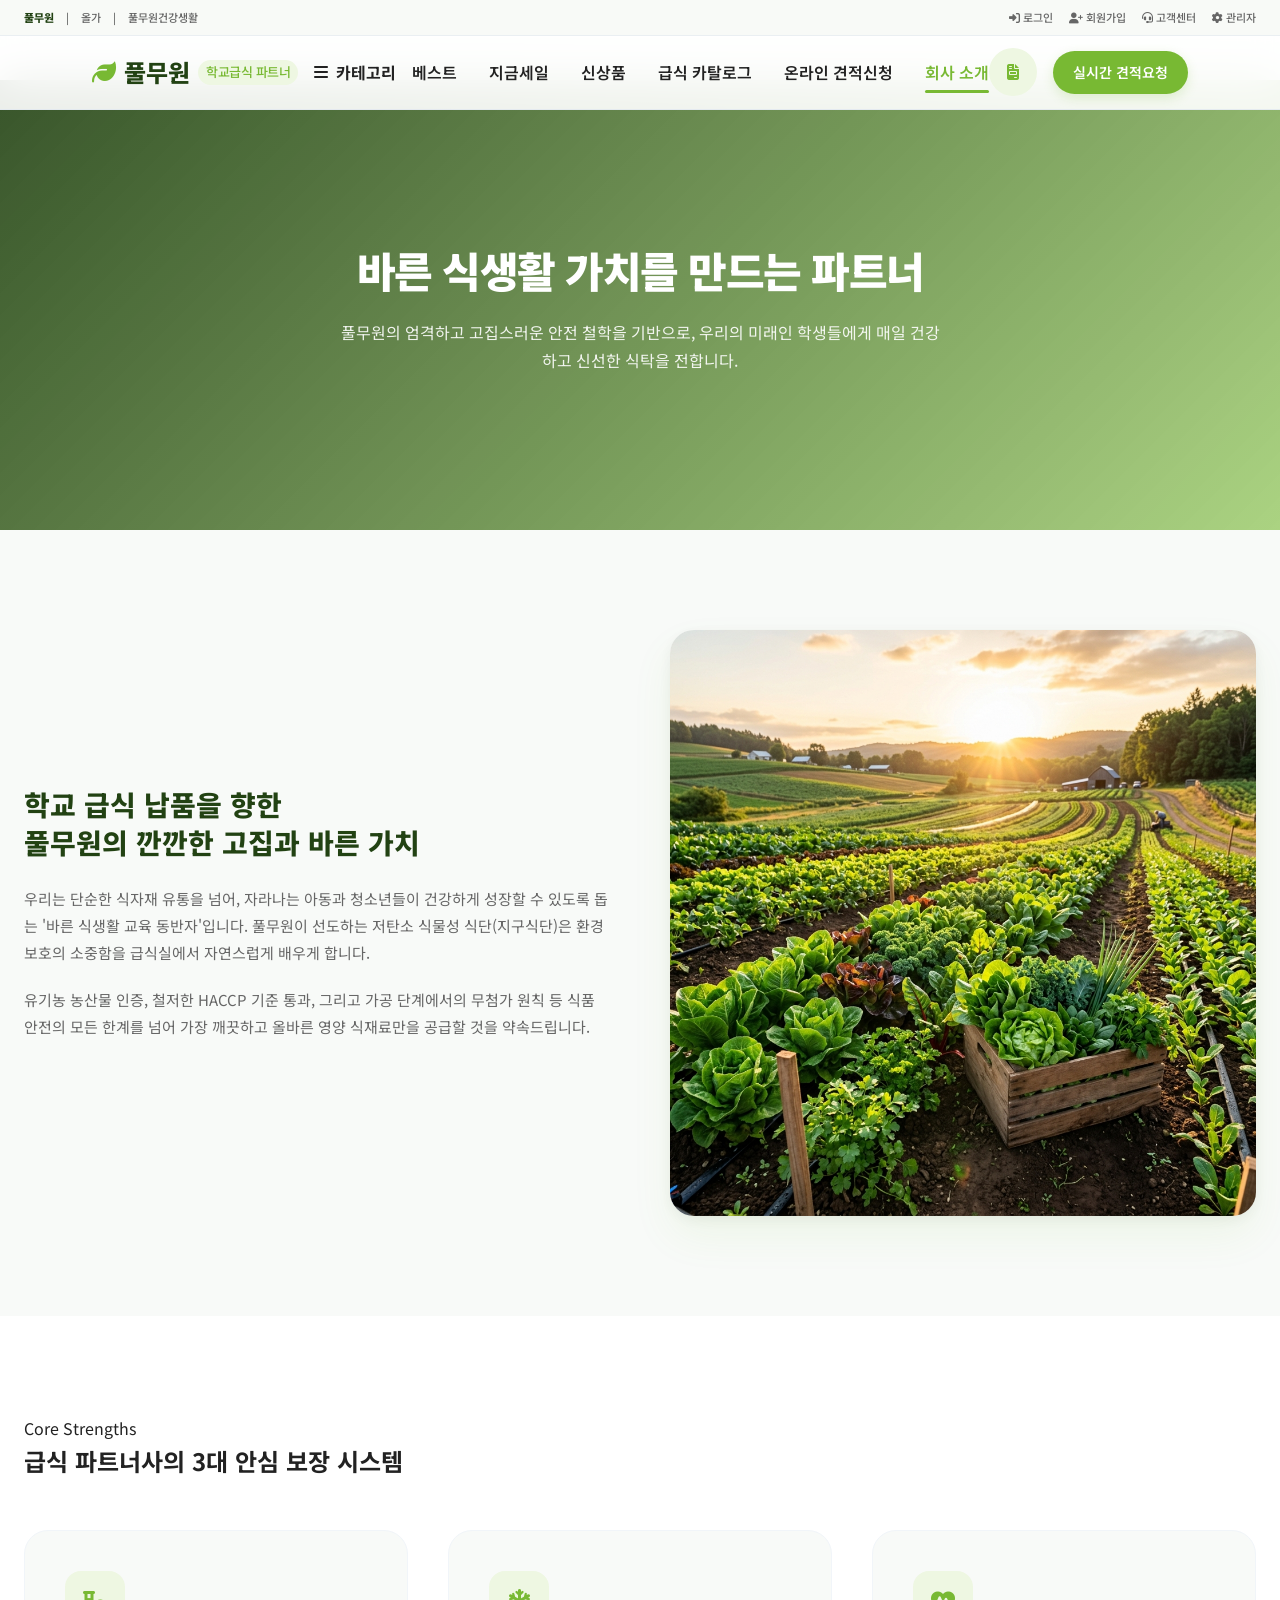
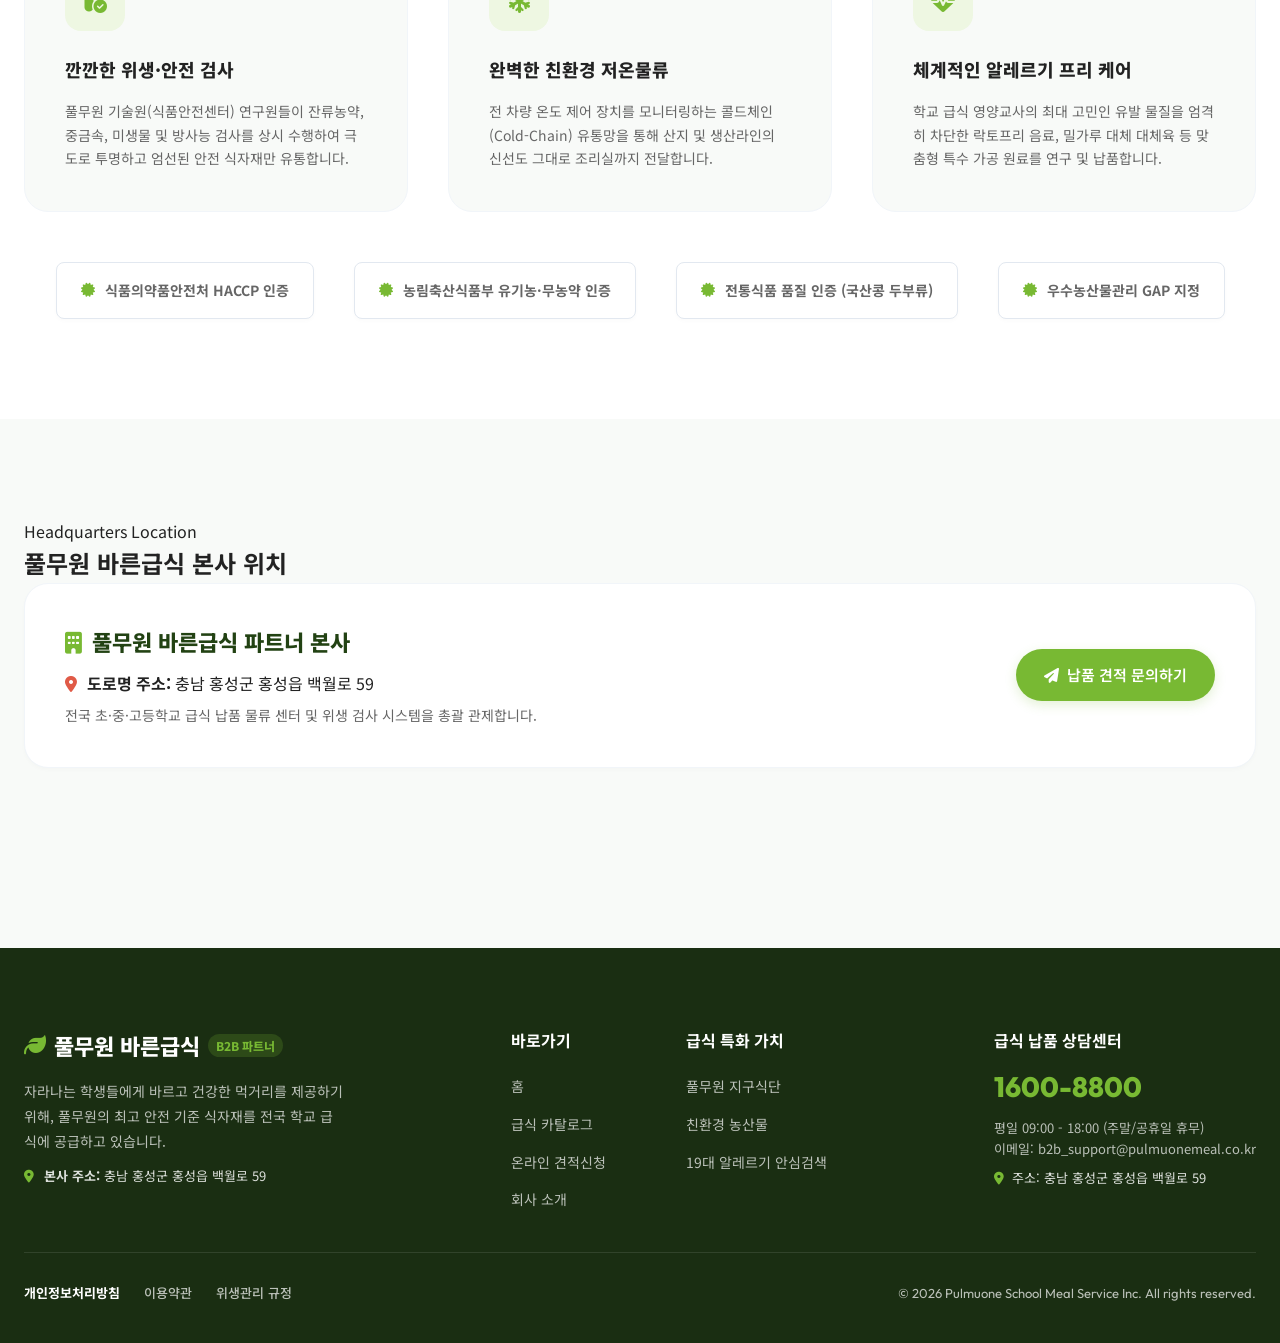
==== about.html @ 2d9eae4f "fix: 로그아웃 처리 함수 handleUserLogout 정의 복구 및 헤더 세션 초기화 정상화" ====
<!DOCTYPE html>
<html lang="ko">
<head>
  <meta charset="UTF-8">
  <meta name="viewport" content="width=device-width, initial-scale=1.0">
  <title>회사 소개 - 풀무원 바른급식 파트너</title>
  <meta name="description" content="안전하고 바른 먹거리를 향한 풀무원 급식 파트너의 비전과 3대 핵심 역량(위생, 저온물류, 알레르기 케어)을 소개합니다.">
  
  <!-- FontAwesome CDN -->
  <link rel="stylesheet" href="https://cdnjs.cloudflare.com/ajax/libs/font-awesome/6.4.0/css/all.min.css">
  
  <!-- CSS Stylesheets -->
  <link rel="stylesheet" href="styles/main.css?v=1.1">
  <link rel="stylesheet" href="styles/components.css?v=1.1">
  
  <style>
    /* 회사소개 전용 스타일 */
    .about-wrapper {
      padding-top: 80px;
    }

    .about-hero {
      height: 450px;
      position: relative;
      background: linear-gradient(135deg, rgba(34, 66, 19, 0.9) 0%, rgba(120, 185, 51, 0.6) 100%), 
                  url('https://images.unsplash.com/photo-1542838132-92c53300491e?auto=format&fit=crop&q=80&w=1920') no-repeat center center/cover;
      display: flex;
      align-items: center;
      justify-content: center;
      color: white;
      text-align: center;
    }

    .about-hero-title {
      font-size: 42px;
      font-weight: 900;
      letter-spacing: -1.5px;
      margin-bottom: 16px;
    }

    .about-hero-desc {
      font-size: 16px;
      color: rgba(255, 255, 255, 0.9);
      max-width: 600px;
      margin: 0 auto;
      line-height: 1.7;
    }

    .about-section {
      padding: 100px 0;
    }

    .about-section.alt {
      background-color: white;
    }

    .brand-vision-layout {
      display: grid;
      grid-template-columns: 1fr 1fr;
      gap: 60px;
      align-items: center;
    }

    .vision-text h3 {
      font-size: 28px;
      font-weight: 800;
      color: var(--secondary-color);
      margin-bottom: 24px;
      line-height: 1.35;
    }

    .vision-text p {
      font-size: 15px;
      color: var(--text-muted);
      line-height: 1.8;
      margin-bottom: 20px;
    }

    .vision-image {
      border-radius: var(--radius-lg);
      overflow: hidden;
      box-shadow: var(--shadow-lg);
    }

    .vision-image img {
      width: 100%;
      height: auto;
      display: block;
      object-fit: cover;
    }

    /* 3대 핵심 역량 */
    .strengths-grid {
      display: grid;
      grid-template-columns: repeat(3, 1fr);
      gap: 40px;
      margin-top: 50px;
    }

    .strength-card {
      background-color: var(--bg-main);
      border-radius: var(--radius-lg);
      padding: 40px;
      border: 1px solid var(--border-light);
      transition: all var(--transition-normal);
    }

    .strength-card:hover {
      transform: translateY(-8px);
      background-color: white;
      box-shadow: var(--shadow-lg);
      border-color: rgba(120, 185, 51, 0.3);
    }

    .strength-icon {
      width: 60px;
      height: 60px;
      border-radius: var(--radius-md);
      background-color: var(--primary-light);
      color: var(--primary-color);
      font-size: 24px;
      display: flex;
      align-items: center;
      justify-content: center;
      margin-bottom: 24px;
    }

    .strength-title {
      font-size: 18px;
      font-weight: 800;
      color: var(--text-dark);
      margin-bottom: 16px;
    }

    .strength-desc {
      font-size: 14px;
      color: var(--text-muted);
      line-height: 1.7;
    }

    /* 인증 기관 엠블럼 */
    .certs-row {
      display: flex;
      justify-content: center;
      gap: 40px;
      margin-top: 50px;
      flex-wrap: wrap;
    }

    .cert-badge-box {
      background-color: white;
      border: 1px solid var(--border-color);
      border-radius: var(--radius-sm);
      padding: 16px 24px;
      font-weight: 700;
      font-size: 14px;
      color: var(--text-muted);
      display: flex;
      align-items: center;
      gap: 10px;
      box-shadow: var(--shadow-sm);
    }

    .cert-badge-box i {
      color: var(--primary-color);
    }

    @media (max-width: 992px) {
      .brand-vision-layout {
        grid-template-columns: 1fr;
        gap: 40px;
      }
      .strengths-grid {
        grid-template-columns: 1fr;
        gap: 30px;
      }
    }
  </style>
</head>
<body>

  <!-- 헤더 -->
  <header>
    <!-- 상단 유틸 바 -->
    <div class="top-header">
      <div class="container top-header-inner">
        <div class="top-brands">
          <span class="active">풀무원</span> | 
          <span>올가</span> | 
          <span>풀무원건강생활</span>
        </div>
        <div class="top-nav">
          <a href="#" onclick="openLoginModal(event)"><i class="fas fa-sign-in-alt"></i> 로그인</a>
          <a href="#" onclick="openSignupModal(event)"><i class="fas fa-user-plus"></i> 회원가입</a>
          <a href="#" onclick="openCsModal(event)"><i class="fas fa-headset"></i> 고객센터</a>
          <a href="admin.html" title="관리자 콘솔"><i class="fas fa-cog"></i> 관리자</a>
        </div>
      </div>
    </div>
    
    <!-- 메인 GNB 바 -->
    <div class="container header-inner">
      <div class="logo">
        <a href="index.html">
          <i class="fas fa-leaf" style="color: var(--primary-color);"></i>
          풀무원
          <span class="sub-brand">학교급식 파트너</span>
        </a>
      </div>
      
      <!-- 카테고리 메뉴 토글러 및 메가 드롭다운 -->
      <div class="category-menu-wrapper">
        <button class="btn-category-toggle" id="megaMenuToggleBtn">
          <i class="fas fa-bars"></i> 카테고리
        </button>
        <div class="mega-dropdown-panel" id="megaDropdownPanel">
          <ul>
            <li><a href="products.html?filter=category_earth-diet"><i class="fas fa-earth-asia"></i> 지속가능먹거리</a></li>
            <li><a href="products.html?filter=category_tofu-vegetables"><i class="fas fa-egg"></i> 두부·콩나물·달걀</a></li>
            <li><a href="products.html?filter=category_vegetables"><i class="fas fa-wheat-awn"></i> 과일·채소·쌀</a></li>
            <li><a href="products.html?filter=category_processed"><i class="fas fa-fish"></i> 정육·수산·가공식품</a></li>
            <li><a href="products.html?filter=category_dumpling-noodle"><i class="fas fa-pizza-slice"></i> 만두·피자·면요리</a></li>
            <li><a href="products.html?filter=category_soup-side"><i class="fas fa-bowl-food"></i> 국·탕·반찬·양념</a></li>
            <li><a href="products.html?filter=category_snacks"><i class="fas fa-cookie"></i> 과자·간식·음료</a></li>
            <li><a href="products.html?filter=category_health"><i class="fas fa-capsules"></i> 건강식품·녹즙</a></li>
          </ul>
        </div>
      </div>


      <nav class="nav-menu">
        <a href="products.html?filter=best" class="nav-item">베스트</a>
        <a href="products.html?filter=sale" class="nav-item">지금세일</a>
        <a href="products.html?filter=new" class="nav-item">신상품</a>
        <a href="products.html" class="nav-item">급식 카탈로그</a>
        <a href="quote.html" class="nav-item">온라인 견적신청</a>
        <a href="about.html" class="nav-item active">회사 소개</a>
      </nav>
      
      <div class="header-actions">
        <button class="btn-cart-toggle" title="견적 가방 열기">
          <i class="fas fa-file-invoice"></i>
          <span class="cart-count">0</span>
        </button>
        <a href="quote.html" class="btn-quote-nav">실시간 견적요청</a>
        <button class="btn-mobile-menu" id="mobileMenuBtn">
          <i class="fas fa-bars"></i>
        </button>
      </div>
    </div>
  </header>

  <!-- 모바일 네비게이션 오프캔버스 드로어 -->
  <div class="mobile-nav-overlay" id="mobileNavOverlay">
    <div class="mobile-nav-drawer">
      <div class="mobile-nav-header">
        <div class="mobile-logo">
          <i class="fas fa-leaf" style="color: var(--primary-color);"></i>
          <span>풀무원 파트너</span>
        </div>
        <button class="btn-close-mobile-nav" id="btnCloseMobileNav">
          <i class="fas fa-times"></i>
        </button>
      </div>
      <div class="mobile-nav-body">
        <div class="mobile-user-utility">
          <a href="#"><i class="fas fa-user"></i> 로그인</a>
          <a href="#"><i class="fas fa-user-plus"></i> 회원가입</a>
          <a href="admin.html"><i class="fas fa-cog"></i> 관리자</a>
        </div>
        <div class="mobile-menu-section">
          <h4>주요 메뉴</h4>
          <ul>
            <li><a href="products.html?filter=best"><i class="fas fa-crown"></i> 베스트</a></li>
            <li><a href="products.html?filter=sale"><i class="fas fa-tag"></i> 지금세일</a></li>
            <li><a href="products.html?filter=new"><i class="fas fa-sparkles"></i> 신상품</a></li>
            <li><a href="products.html"><i class="fas fa-book-open"></i> 급식 카탈로그</a></li>
            <li><a href="quote.html"><i class="fas fa-file-signature"></i> 온라인 견적신청</a></li>
            <li><a href="about.html"><i class="fas fa-building"></i> 회사 소개</a></li>
          </ul>
        </div>
        <div class="mobile-menu-section">
          <h4>카테고리 탐색</h4>
          <ul>
            <li><a href="products.html?filter=category_earth-diet"><i class="fas fa-earth-asia"></i> 지속가능먹거리</a></li>
            <li><a href="products.html?filter=category_tofu-vegetables"><i class="fas fa-egg"></i> 두부·콩나물·달걀</a></li>
            <li><a href="products.html?filter=category_vegetables"><i class="fas fa-wheat-awn"></i> 과일·채소·쌀</a></li>
            <li><a href="products.html?filter=category_processed"><i class="fas fa-fish"></i> 정육·수산·가공식품</a></li>
            <li><a href="products.html?filter=category_dumpling-noodle"><i class="fas fa-pizza-slice"></i> 만두·피자·면요리</a></li>
            <li><a href="products.html?filter=category_soup-side"><i class="fas fa-bowl-food"></i> 국·탕·반찬·양념</a></li>
            <li><a href="products.html?filter=category_snacks"><i class="fas fa-cookie"></i> 과자·간식·음료</a></li>
            <li><a href="products.html?filter=category_health"><i class="fas fa-capsules"></i> 건강식품·녹즙</a></li>
          </ul>
        </div>

      </div>
      <div class="mobile-nav-footer">
        <a href="quote.html" class="btn-mobile-quote-req"><i class="fas fa-paper-plane"></i> 실시간 견적요청</a>
      </div>
    </div>
  </div>

  <!-- 회사소개 메인 -->
  <div class="about-wrapper">
    <!-- 히어로 배너 -->
    <section class="about-hero animate-fade-in">
      <div class="container">
        <h1 class="about-hero-title">바른 식생활 가치를 만드는 파트너</h1>
        <p class="about-hero-desc">풀무원의 엄격하고 고집스러운 안전 철학을 기반으로, 우리의 미래인 학생들에게 매일 건강하고 신선한 식탁을 전합니다.</p>
      </div>
    </section>

    <!-- 1. 비전 섹션 -->
    <section class="about-section">
      <div class="container brand-vision-layout">
        <div class="vision-text animate-fade-in-up">
          <h3>학교 급식 납품을 향한<br>풀무원의 깐깐한 고집과 바른 가치</h3>
          <p>
            우리는 단순한 식자재 유통을 넘어, 자라나는 아동과 청소년들이 건강하게 성장할 수 있도록 돕는 '바른 식생활 교육 동반자'입니다. 
            풀무원이 선도하는 저탄소 식물성 식단(지구식단)은 환경 보호의 소중함을 급식실에서 자연스럽게 배우게 합니다.
          </p>
          <p>
            유기농 농산물 인증, 철저한 HACCP 기준 통과, 그리고 가공 단계에서의 무첨가 원칙 등 
            식품 안전의 모든 한계를 넘어 가장 깨끗하고 올바른 영양 식재료만을 공급할 것을 약속드립니다.
          </p>
        </div>
        <div class="vision-image animate-fade-in-up">
          <img src="images/vision_farm.png" alt="Fresh green fields and vegetables">
        </div>


      </div>
    </section>

    <!-- 2. 핵심 역량 섹션 -->
    <section class="about-section alt">
      <div class="container">
        <div class="section-header">
          <span class="section-subtitle">Core Strengths</span>
          <h2 class="section-title">급식 파트너사의 3대 안심 보장 시스템</h2>
        </div>

        <div class="strengths-grid">
          <!-- 역량 1 -->
          <div class="strength-card">
            <div class="strength-icon">
              <i class="fas fa-vial-circle-check"></i>
            </div>
            <h3 class="strength-title">깐깐한 위생·안전 검사</h3>
            <p class="strength-desc">풀무원 기술원(식품안전센터) 연구원들이 잔류농약, 중금속, 미생물 및 방사능 검사를 상시 수행하여 극도로 투명하고 엄선된 안전 식자재만 유통합니다.</p>
          </div>

          <!-- 역량 2 -->
          <div class="strength-card">
            <div class="strength-icon">
              <i class="fas fa-snowflake"></i>
            </div>
            <h3 class="strength-title">완벽한 친환경 저온물류</h3>
            <p class="strength-desc">전 차량 온도 제어 장치를 모니터링하는 콜드체인(Cold-Chain) 유통망을 통해 산지 및 생산라인의 신선도 그대로 조리실까지 전달합니다.</p>
          </div>

          <!-- 역량 3 -->
          <div class="strength-card">
            <div class="strength-icon">
              <i class="fas fa-heart-pulse"></i>
            </div>
            <h3 class="strength-title">체계적인 알레르기 프리 케어</h3>
            <p class="strength-desc">학교 급식 영양교사의 최대 고민인 유발 물질을 엄격히 차단한 락토프리 음료, 밀가루 대체 대체육 등 맞춤형 특수 가공 원료를 연구 및 납품합니다.</p>
          </div>
        </div>

        <!-- 인증 엠블럼 리스트 -->
        <div class="certs-row">
          <div class="cert-badge-box">
            <i class="fas fa-certificate"></i> 식품의약품안전처 HACCP 인증
          </div>
          <div class="cert-badge-box">
            <i class="fas fa-certificate"></i> 농림축산식품부 유기농·무농약 인증
          </div>
          <div class="cert-badge-box">
            <i class="fas fa-certificate"></i> 전통식품 품질 인증 (국산콩 두부류)
          </div>
          <div class="cert-badge-box">
            <i class="fas fa-certificate"></i> 우수농산물관리 GAP 지정
          </div>
        </div>
      </div>
    </section>

    <!-- 3. 오시는 길 및 본사 주소 안내 섹션 -->
    <section class="about-section" style="padding-bottom: 80px;">
      <div class="container">
        <div class="section-header">
          <span class="section-subtitle">Headquarters Location</span>
          <h2 class="section-title">풀무원 바른급식 본사 위치</h2>
        </div>
        <div style="background-color: white; border-radius: var(--radius-lg); padding: 40px; box-shadow: var(--shadow-sm); border: 1px solid var(--border-light); display: flex; align-items: center; justify-content: space-between; flex-wrap: wrap; gap: 30px;">
          <div>
            <h3 style="font-size: 22px; font-weight: 800; color: var(--secondary-color); margin-bottom: 12px;">
              <i class="fas fa-building" style="color: var(--primary-color); margin-right: 10px;"></i>풀무원 바른급식 파트너 본사
            </h3>
            <p style="font-size: 16px; color: var(--text-dark); margin-bottom: 8px;">
              <i class="fas fa-map-marker-alt" style="color: var(--accent-color); margin-right: 6px;"></i>
              <strong>도로명 주소:</strong> 충남 홍성군 홍성읍 백월로 59
            </p>
            <p style="font-size: 14px; color: var(--text-muted); line-height: 1.6;">
              전국 초·중·고등학교 급식 납품 물류 센터 및 위생 검사 시스템을 총괄 관제합니다.
            </p>
          </div>
          <div>
            <a href="quote.html" class="btn-quote-nav" style="display: inline-flex; align-items: center; gap: 8px; padding: 14px 28px; font-size: 15px;">
              <i class="fas fa-paper-plane"></i> 납품 견적 문의하기
            </a>
          </div>
        </div>
      </div>
    </section>
  </div>

  <!-- 푸터 -->
  <footer>
    <div class="container">
      <div class="footer-top">
        <div class="footer-info-brand">
          <h3>
            <i class="fas fa-leaf" style="color: var(--primary-color);"></i>
            풀무원 바른급식
            <span class="footer-sub">B2B 파트너</span>
          </h3>
          <p>자라나는 학생들에게 바르고 건강한 먹거리를 제공하기 위해, 풀무원의 최고 안전 기준 식자재를 전국 학교 급식에 공급하고 있습니다.</p>
          <p style="font-size: 13px; color: rgba(255, 255, 255, 0.85); margin-top: 10px;">
            <i class="fas fa-map-marker-alt" style="color: var(--primary-color); margin-right: 6px;"></i>
            <strong>본사 주소:</strong> 충남 홍성군 홍성읍 백월로 59
          </p>
        </div>

        <div class="footer-links-group">
          <div class="footer-links">
            <h4>바로가기</h4>
            <ul>
              <li><a href="index.html">홈</a></li>
              <li><a href="products.html">급식 카탈로그</a></li>
              <li><a href="quote.html">온라인 견적신청</a></li>
              <li><a href="about.html">회사 소개</a></li>
            </ul>
          </div>
          <div class="footer-links">
            <h4>급식 특화 가치</h4>
            <ul>
              <li><a href="products.html?filter=earth-diet">풀무원 지구식단</a></li>
              <li><a href="products.html?filter=tofu-vegetables">친환경 농산물</a></li>
              <li><a href="products.html">19대 알레르기 안심검색</a></li>
            </ul>
          </div>
        </div>
        <div class="footer-cs">
          <h4>급식 납품 상담센터</h4>
          <div class="tel">1600-8800</div>
          <p>평일 09:00 - 18:00 (주말/공휴일 휴무)<br>이메일: b2b_support@pulmuonemeal.co.kr</p>
          <p style="margin-top: 8px; font-size: 13px; color: rgba(255, 255, 255, 0.85);"><i class="fas fa-map-marker-alt" style="color: var(--primary-color); margin-right: 4px;"></i> 주소: 충남 홍성군 홍성읍 백월로 59</p>
        </div>

      </div>
      <div class="footer-bottom">
        <div class="footer-legal">
          <a href="#" class="bold">개인정보처리방침</a>
          <a href="#">이용약관</a>
          <a href="#">위생관리 규정</a>
        </div>
        <div class="footer-copyright">
          &copy; 2026 Pulmuone School Meal Service Inc. All rights reserved.
        </div>
      </div>
    </div>
  </footer>

  <!-- Scripts -->
  <script src="js/data.js?v=11"></script>
  <script src="js/cart.js?v=11"></script>
  <script src="js/auth.js?v=11"></script>
</body>
</html>
---- styles/main.css ----
@import url('https://fonts.googleapis.com/css2?family=Noto+Sans+KR:wght@300;400;500;700;900&family=Outfit:wght@300;400;500;600;700;800&display=swap');

:root {
  --primary-color: #78B933; /* 풀무원 시그니처 그린 */
  --primary-hover: #67a329;
  --primary-light: #eef7e2;
  --secondary-color: #224213; /* 풀무원 딥 그린 */
  --accent-color: #E05A47; /* 경고/알레르기 강조용 코랄 레드 */
  --text-dark: #222222;
  --text-muted: #666666;
  --text-light: #999999;
  --bg-main: #F8FAF8; /* 맑고 신선한 느낌의 아주 연한 회녹색 배경 */
  --bg-card: #FFFFFF;
  --border-color: #E2E8F0;
  --border-light: #F1F5F9;
  
  --shadow-sm: 0 2px 4px rgba(0, 0, 0, 0.02);
  --shadow-md: 0 10px 20px rgba(120, 185, 51, 0.05), 0 2px 8px rgba(0, 0, 0, 0.04);
  --shadow-lg: 0 20px 40px rgba(120, 185, 51, 0.08), 0 4px 16px rgba(0, 0, 0, 0.06);
  --shadow-inset: inset 0 2px 4px rgba(0, 0, 0, 0.06);
  
  --radius-sm: 8px;
  --radius-md: 16px;
  --radius-lg: 24px;
  --radius-full: 9999px;
  
  --transition-fast: 0.2s cubic-bezier(0.4, 0, 0.2, 1);
  --transition-normal: 0.3s cubic-bezier(0.4, 0, 0.2, 1);
  --transition-slow: 0.5s cubic-bezier(0.4, 0, 0.2, 1);
}

* {
  box-sizing: border-box;
  margin: 0;
  padding: 0;
}

body {
  font-family: 'Noto Sans KR', 'Outfit', sans-serif;
  background-color: var(--bg-main);
  color: var(--text-dark);
  line-height: 1.6;
  overflow-x: hidden;
  -webkit-font-smoothing: antialiased;
}

a {
  color: inherit;
  text-decoration: none;
}

ul {
  list-style: none;
}

button, input, select, textarea {
  font-family: inherit;
  font-size: inherit;
  color: inherit;
  border: none;
  background: none;
  outline: none;
}

button {
  cursor: pointer;
}

/* 스크롤바 디자인 */
::-webkit-scrollbar {
  width: 10px;
}
::-webkit-scrollbar-track {
  background: var(--bg-main);
}
::-webkit-scrollbar-thumb {
  background: #cbd5e1;
  border-radius: var(--radius-full);
  border: 3px solid var(--bg-main);
}
::-webkit-scrollbar-thumb:hover {
  background: var(--primary-color);
}

/* 레이아웃 정의 */
.container {
  max-width: 1280px;
  margin: 0 auto;
  padding: 0 24px;
}

/* 헤더 & 내비게이션 (Glassmorphism) */
/* 상단 유틸리티 헤더 */
.top-header {
  height: 36px;
  background-color: #f8faf7;
  border-bottom: 1px solid rgba(226, 232, 240, 0.6);
  font-size: 11px;
  font-weight: 500;
  color: var(--text-muted);
  transition: all var(--transition-normal);
}

.top-header-inner {
  display: flex;
  justify-content: space-between;
  align-items: center;
  height: 100%;
}

.top-brands {
  display: flex;
  gap: 12px;
  align-items: center;
}

.top-brands span {
  cursor: pointer;
  transition: color var(--transition-fast);
}

.top-brands span:hover {
  color: var(--primary-color);
}

.top-brands span.active {
  color: var(--secondary-color);
  font-weight: 800;
}

.top-nav {
  display: flex;
  gap: 16px;
  align-items: center;
}

.top-nav a {
  transition: color var(--transition-fast);
}

.top-nav a:hover {
  color: var(--primary-color);
}

header {
  position: fixed;
  top: 0;
  left: 0;
  width: 100%;
  height: 110px; /* 36px + 74px */
  background-color: rgba(255, 255, 255, 0.9);
  backdrop-filter: blur(20px);
  -webkit-backdrop-filter: blur(20px);
  border-bottom: 1px solid rgba(226, 232, 240, 0.8);
  z-index: 1000;
  transition: all var(--transition-normal);
  display: flex;
  flex-direction: column;
}

header.scrolled {
  height: 70px;
  background-color: rgba(255, 255, 255, 0.95);
  box-shadow: 0 4px 20px rgba(0, 0, 0, 0.05);
}

header.scrolled .top-header {
  height: 0;
  opacity: 0;
  overflow: hidden;
  border-bottom: none;
}

.header-inner {
  display: flex;
  align-items: center;
  justify-content: space-between;
  height: 74px;
  transition: height var(--transition-normal);
}

header.scrolled .header-inner {
  height: 70px;
}

.logo a {
  display: flex;
  align-items: center;
  gap: 8px;
  font-size: 24px;
  font-weight: 800;
  color: var(--secondary-color);
}

.logo img {
  height: 38px;
  object-fit: contain;
}

.logo .sub-brand {
  font-size: 13px;
  font-weight: 500;
  color: var(--primary-color);
  background-color: var(--primary-light);
  padding: 2px 8px;
  border-radius: var(--radius-full);
  letter-spacing: -0.5px;
}

.nav-menu {
  display: flex;
  gap: 32px;
}

.nav-item {
  position: relative;
  font-size: 16px;
  font-weight: 600;
  color: var(--text-dark);
  padding: 8px 0;
  transition: color var(--transition-fast);
}

.nav-item::after {
  content: '';
  position: absolute;
  bottom: 0;
  left: 50%;
  width: 0;
  height: 3px;
  background-color: var(--primary-color);
  border-radius: var(--radius-full);
  transform: translateX(-50%);
  transition: width var(--transition-normal);
}

.nav-item:hover {
  color: var(--primary-color);
}

.nav-item.active {
  color: var(--primary-color);
}

.nav-item.active::after,
.nav-item:hover::after {
  width: 100%;
}

.header-actions {
  display: flex;
  align-items: center;
  gap: 16px;
}

/* 플로팅 견적가방 버튼 */
.btn-cart-toggle {
  position: relative;
  display: flex;
  align-items: center;
  justify-content: center;
  width: 48px;
  height: 48px;
  background-color: var(--primary-light);
  border-radius: var(--radius-full);
  color: var(--primary-color);
  transition: all var(--transition-normal);
}

.btn-cart-toggle:hover {
  background-color: var(--primary-color);
  color: white;
  transform: translateY(-2px);
}

.cart-count {
  position: absolute;
  top: -2px;
  right: -2px;
  background-color: var(--accent-color);
  color: white;
  font-size: 11px;
  font-weight: 700;
  min-width: 18px;
  height: 18px;
  border-radius: var(--radius-full);
  display: flex;
  align-items: center;
  justify-content: center;
  padding: 0 4px;
  border: 2px solid white;
}

.btn-quote-nav {
  background-color: var(--primary-color);
  color: white;
  padding: 10px 20px;
  border-radius: var(--radius-full);
  font-weight: 600;
  font-size: 14px;
  box-shadow: 0 4px 12px rgba(120, 185, 51, 0.2);
  transition: all var(--transition-normal);
}

.btn-quote-nav:hover {
  background-color: var(--primary-hover);
  transform: translateY(-2px);
  box-shadow: 0 6px 16px rgba(120, 185, 51, 0.3);
}

/* 푸터 디자인 */
footer {
  background-color: #1a2e12;
  color: rgba(255, 255, 255, 0.7);
  padding: 80px 0 40px 0;
  margin-top: 100px;
}

.footer-top {
  display: flex;
  justify-content: space-between;
  flex-wrap: wrap;
  gap: 40px;
  padding-bottom: 40px;
  border-bottom: 1px solid rgba(255, 255, 255, 0.1);
}

.footer-info-brand h3 {
  color: white;
  font-size: 22px;
  font-weight: 800;
  margin-bottom: 16px;
  display: flex;
  align-items: center;
  gap: 8px;
}

.footer-info-brand .footer-sub {
  font-size: 12px;
  background-color: rgba(120, 185, 51, 0.2);
  color: var(--primary-color);
  padding: 2px 8px;
  border-radius: var(--radius-full);
}

.footer-info-brand p {
  font-size: 14px;
  max-width: 320px;
  line-height: 1.8;
}

.footer-links-group {
  display: flex;
  gap: 80px;
}

.footer-links h4 {
  color: white;
  font-size: 16px;
  font-weight: 700;
  margin-bottom: 20px;
}

.footer-links ul {
  display: flex;
  flex-direction: column;
  gap: 12px;
}

.footer-links a {
  font-size: 14px;
  transition: color var(--transition-fast);
}

.footer-links a:hover {
  color: var(--primary-color);
}

.footer-cs h4 {
  color: white;
  font-size: 16px;
  font-weight: 700;
  margin-bottom: 12px;
}

.footer-cs .tel {
  font-family: 'Outfit', sans-serif;
  font-size: 28px;
  font-weight: 800;
  color: var(--primary-color);
  margin-bottom: 8px;
}

.footer-cs p {
  font-size: 13px;
  line-height: 1.6;
}

.footer-bottom {
  padding-top: 30px;
  display: flex;
  justify-content: space-between;
  align-items: center;
  flex-wrap: wrap;
  gap: 20px;
  font-size: 13px;
}

.footer-legal {
  display: flex;
  gap: 24px;
}

.footer-legal a {
  font-weight: 500;
}

.footer-legal a.bold {
  color: white;
  font-weight: 700;
}

.footer-copyright {
  font-family: 'Outfit', sans-serif;
}

/* 애니메이션 */
@keyframes fadeInUp {
  from {
    opacity: 0;
    transform: translateY(30px);
  }
  to {
    opacity: 1;
    transform: translateY(0);
  }
}

@keyframes fadeIn {
  from { opacity: 0; }
  to { opacity: 1; }
}

@keyframes slideInRight {
  from { transform: translateX(100%); }
  to { transform: translateX(0); }
}

.animate-fade-in-up {
  animation: fadeInUp 0.8s cubic-bezier(0.25, 1, 0.5, 1) forwards;
}

.animate-fade-in {
  animation: fadeIn 0.5s ease forwards;
}

/* 모바일 햄버거 메뉴 및 모바일 대응 */
.btn-mobile-menu {
  display: none;
  font-size: 22px;
  color: var(--text-dark);
  width: 40px;
  height: 40px;
  border-radius: var(--radius-full);
  align-items: center;
  justify-content: center;
  transition: background-color var(--transition-fast);
}

.btn-mobile-menu:hover {
  background-color: var(--primary-light);
  color: var(--primary-color);
}

/* 모바일 네비게이션 오프캔버스 드로어 */
.mobile-nav-overlay {
  position: fixed;
  top: 0;
  left: 0;
  width: 100%;
  height: 100%;
  background-color: rgba(0, 0, 0, 0.5);
  backdrop-filter: blur(4px);
  z-index: 3000;
  opacity: 0;
  pointer-events: none;
  transition: opacity var(--transition-normal);
}

.mobile-nav-overlay.open {
  opacity: 1;
  pointer-events: auto;
}

.mobile-nav-drawer {
  position: fixed;
  top: 0;
  left: 0;
  width: 85%;
  max-width: 320px;
  height: 100%;
  background-color: white;
  z-index: 3001;
  box-shadow: 10px 0 30px rgba(0, 0, 0, 0.15);
  display: flex;
  flex-direction: column;
  transform: translateX(-100%);
  transition: transform var(--transition-normal);
}

.mobile-nav-overlay.open .mobile-nav-drawer {
  transform: translateX(0);
}

.mobile-nav-header {
  padding: 20px;
  border-bottom: 1px solid var(--border-color);
  display: flex;
  align-items: center;
  justify-content: space-between;
  background-color: var(--bg-main);
}

.mobile-logo {
  display: flex;
  align-items: center;
  gap: 8px;
  font-weight: 800;
  font-size: 18px;
  color: var(--secondary-color);
}

.btn-close-mobile-nav {
  width: 36px;
  height: 36px;
  border-radius: var(--radius-full);
  display: flex;
  align-items: center;
  justify-content: center;
  font-size: 18px;
  color: var(--text-muted);
  transition: all var(--transition-fast);
}

.btn-close-mobile-nav:hover {
  background-color: var(--border-color);
  color: var(--text-dark);
}

.mobile-nav-body {
  flex-grow: 1;
  overflow-y: auto;
  padding: 20px;
  display: flex;
  flex-direction: column;
  gap: 24px;
}

.mobile-user-utility {
  display: flex;
  gap: 10px;
  padding-bottom: 16px;
  border-bottom: 1px dashed var(--border-color);
}

.mobile-user-utility a {
  flex: 1;
  text-align: center;
  padding: 10px 8px;
  background-color: var(--bg-main);
  border-radius: var(--radius-sm);
  font-size: 12px;
  font-weight: 600;
  color: var(--text-dark);
  display: flex;
  align-items: center;
  justify-content: center;
  gap: 6px;
}

.mobile-menu-section h4 {
  font-size: 12px;
  font-weight: 700;
  color: var(--text-light);
  text-transform: uppercase;
  margin-bottom: 10px;
  letter-spacing: 0.5px;
}

.mobile-menu-section ul {
  display: flex;
  flex-direction: column;
  gap: 4px;
}

.mobile-menu-section li a {
  display: flex;
  align-items: center;
  gap: 12px;
  padding: 12px 14px;
  font-size: 15px;
  font-weight: 600;
  color: var(--text-dark);
  border-radius: var(--radius-sm);
  transition: all var(--transition-fast);
}

.mobile-menu-section li a i {
  color: var(--primary-color);
  width: 20px;
  text-align: center;
}

.mobile-menu-section li a:hover {
  background-color: var(--primary-light);
  color: var(--primary-color);
}

.mobile-nav-footer {
  padding: 20px;
  border-top: 1px solid var(--border-color);
  background-color: var(--bg-main);
}

.btn-mobile-quote-req {
  display: flex;
  align-items: center;
  justify-content: center;
  gap: 8px;
  width: 100%;
  padding: 14px;
  background-color: var(--primary-color);
  color: white;
  border-radius: var(--radius-full);
  font-weight: 700;
  font-size: 14px;
  box-shadow: 0 4px 12px rgba(120, 185, 51, 0.3);
}

/* 미디어 쿼리 종합 최적화 */
@media (max-width: 992px) {
  .nav-menu {
    display: none !important;
  }
  .top-header {
    display: none;
  }
  header {
    height: 64px !important;
  }
  header.scrolled {
    height: 64px !important;
  }
  .header-inner {
    height: 64px !important;
  }
  header.scrolled .header-inner {
    height: 64px !important;
  }
  .btn-mobile-menu {
    display: flex !important;
  }
  .btn-quote-nav {
    display: none;
  }
  .logo a {
    font-size: 20px;
  }
  .logo img {
    height: 32px;
  }
  .logo .sub-brand {
    font-size: 11px;
    padding: 2px 6px;
  }
  .footer-links-group {
    gap: 40px;
  }
}

@media (max-width: 768px) {
  .container {
    padding: 0 16px;
  }
  footer {
    padding: 50px 0 30px 0;
    margin-top: 60px;
  }
  .footer-top {
    flex-direction: column;
    gap: 24px;
  }
  .footer-links-group {
    flex-direction: column;
    gap: 20px;
  }
  .footer-bottom {
    flex-direction: column;
    align-items: flex-start;
    gap: 12px;
  }
}

@media (max-width: 480px) {
  .logo .sub-brand {
    display: none;
  }
  .btn-cart-toggle {
    width: 40px;
    height: 40px;
  }
}
---- styles/components.css ----
/* 상품 그리드 및 카드 디자인 */
.product-grid {
  display: grid;
  grid-template-columns: repeat(auto-fill, minmax(280px, 1fr));
  gap: 30px;
  padding: 20px 0;
}

.product-card {
  background-color: var(--bg-card);
  border-radius: var(--radius-md);
  overflow: hidden;
  box-shadow: var(--shadow-sm);
  border: 1px solid var(--border-light);
  transition: all var(--transition-normal);
  display: flex;
  flex-direction: column;
  position: relative;
}

.product-card:hover {
  transform: translateY(-8px);
  box-shadow: var(--shadow-lg);
  border-color: rgba(120, 185, 51, 0.3);
}

.product-badge {
  position: absolute;
  top: 16px;
  left: 16px;
  z-index: 10;
  display: flex;
  flex-direction: column;
  gap: 6px;
}

.badge {
  font-size: 11px;
  font-weight: 700;
  padding: 4px 10px;
  border-radius: var(--radius-full);
  color: white;
  text-transform: uppercase;
  letter-spacing: -0.2px;
}

.badge.earth {
  background-color: #3b82f6; /* 지구식단 */
}

.badge.organic {
  background-color: #10b981; /* 친환경 */
}

.badge.popular {
  background-color: #f59e0b; /* 인기 */
}

.product-image-wrapper {
  position: relative;
  width: 100%;
  padding-top: 100%; /* 1:1 Aspect Ratio */
  background-color: #fbfdfb;
  overflow: hidden;
}

.product-image-wrapper img {
  position: absolute;
  top: 0;
  left: 0;
  width: 100%;
  height: 100%;
  object-fit: cover;
  transition: transform var(--transition-slow);
}

.product-card:hover .product-image-wrapper img {
  transform: scale(1.08);
}

.product-info {
  padding: 20px;
  display: flex;
  flex-direction: column;
  flex-grow: 1;
}

.product-brand {
  font-size: 12px;
  font-weight: 700;
  color: var(--primary-color);
  margin-bottom: 6px;
}

.product-name {
  font-size: 16px;
  font-weight: 700;
  color: var(--text-dark);
  margin-bottom: 8px;
  line-height: 1.4;
  height: 44px; /* 두 줄 고정 */
  display: -webkit-box;
  -webkit-line-clamp: 2;
  -webkit-box-orient: vertical;
  overflow: hidden;
}

.product-spec {
  font-family: 'Outfit', sans-serif;
  font-size: 13px;
  color: var(--text-muted);
  background-color: var(--bg-main);
  padding: 4px 8px;
  border-radius: var(--radius-sm);
  align-self: flex-start;
  margin-bottom: 12px;
}

.allergy-tags {
  display: flex;
  flex-wrap: wrap;
  gap: 4px;
  margin-bottom: 16px;
}

.allergy-badge {
  font-size: 11px;
  padding: 2px 6px;
  border-radius: 4px;
  background-color: #f1f5f9;
  color: #64748b;
  font-weight: 500;
}

.allergy-badge.has-allergen {
  background-color: #fee2e2;
  color: var(--accent-color);
}

.product-price-row {
  display: flex;
  align-items: flex-end;
  justify-content: space-between;
  margin-top: auto;
  padding-top: 14px;
  border-top: 1px solid var(--border-light);
}

.price-box {
  display: flex;
  flex-direction: column;
}

.price-label {
  font-size: 11px;
  color: var(--text-light);
}

.price-val {
  font-family: 'Outfit', sans-serif;
  font-size: 18px;
  font-weight: 800;
  color: var(--text-dark);
}

.price-val span {
  font-family: 'Noto Sans KR', sans-serif;
  font-size: 13px;
  font-weight: 500;
}

.btn-add-quote {
  width: 38px;
  height: 38px;
  border-radius: var(--radius-full);
  background-color: var(--primary-light);
  color: var(--primary-color);
  display: flex;
  align-items: center;
  justify-content: center;
  transition: all var(--transition-fast);
}

.btn-add-quote:hover {
  background-color: var(--primary-color);
  color: white;
  transform: scale(1.05);
}

/* ==========================================================================
   견적 장바구니 슬라이드 드로어 (Quote Drawer)
   ========================================================================== */
.cart-drawer-overlay {
  position: fixed;
  top: 0;
  left: 0;
  width: 100%;
  height: 100%;
  background-color: rgba(0, 0, 0, 0.4);
  backdrop-filter: blur(4px);
  z-index: 2000;
  opacity: 0;
  pointer-events: none;
  transition: opacity var(--transition-normal);
}

.cart-drawer-overlay.open {
  opacity: 1;
  pointer-events: auto;
}

.cart-drawer {
  position: fixed;
  top: 0;
  right: 0;
  width: 100%;
  max-width: 460px;
  height: 100%;
  background-color: white;
  z-index: 2001;
  box-shadow: -10px 0 30px rgba(0, 0, 0, 0.15);
  display: flex;
  flex-direction: column;
  transform: translateX(100%);
  transition: transform var(--transition-normal);
}

.cart-drawer-overlay.open .cart-drawer {
  transform: translateX(0);
}

.drawer-header {
  padding: 24px;
  border-bottom: 1px solid var(--border-color);
  display: flex;
  align-items: center;
  justify-content: space-between;
}

.drawer-header h3 {
  font-size: 20px;
  font-weight: 800;
  color: var(--secondary-color);
  display: flex;
  align-items: center;
  gap: 8px;
}

.btn-close-drawer {
  width: 32px;
  height: 32px;
  border-radius: var(--radius-full);
  display: flex;
  align-items: center;
  justify-content: center;
  color: var(--text-muted);
  transition: background-color var(--transition-fast);
}

.btn-close-drawer:hover {
  background-color: var(--bg-main);
  color: var(--text-dark);
}

.drawer-content {
  flex-grow: 1;
  overflow-y: auto;
  padding: 24px;
  display: flex;
  flex-direction: column;
  gap: 16px;
}

.cart-empty-state {
  display: flex;
  flex-direction: column;
  align-items: center;
  justify-content: center;
  flex-grow: 1;
  color: var(--text-light);
  gap: 16px;
  text-align: center;
}

.cart-empty-state i {
  font-size: 48px;
  color: var(--border-color);
}

/* 장바구니 품목 카드 */
.cart-item {
  display: flex;
  gap: 16px;
  padding: 16px 0;
  border-bottom: 1px solid var(--border-light);
  position: relative;
}

.cart-item-img {
  width: 70px;
  height: 70px;
  border-radius: var(--radius-sm);
  overflow: hidden;
  border: 1px solid var(--border-light);
  flex-shrink: 0;
}

.cart-item-img img {
  width: 100%;
  height: 100%;
  object-fit: cover;
}

.cart-item-details {
  flex-grow: 1;
  display: flex;
  flex-direction: column;
}

.cart-item-brand {
  font-size: 11px;
  font-weight: 700;
  color: var(--primary-color);
}

.cart-item-name {
  font-size: 14px;
  font-weight: 700;
  color: var(--text-dark);
  margin-bottom: 4px;
  line-height: 1.3;
}

.cart-item-spec {
  font-size: 12px;
  color: var(--text-muted);
  margin-bottom: 8px;
}

.cart-item-bottom {
  display: flex;
  align-items: center;
  justify-content: space-between;
}

.qty-control {
  display: flex;
  align-items: center;
  border: 1px solid var(--border-color);
  border-radius: var(--radius-full);
  overflow: hidden;
  background-color: var(--bg-main);
}

.qty-btn {
  width: 28px;
  height: 28px;
  display: flex;
  align-items: center;
  justify-content: center;
  font-weight: 700;
  transition: background-color var(--transition-fast);
}

.qty-btn:hover {
  background-color: #cbd5e1;
}

.qty-val {
  font-family: 'Outfit', sans-serif;
  font-size: 13px;
  font-weight: 700;
  padding: 0 10px;
  min-width: 24px;
  text-align: center;
}

.cart-item-price {
  font-family: 'Outfit', sans-serif;
  font-weight: 700;
  font-size: 15px;
  color: var(--text-dark);
}

.btn-remove-item {
  position: absolute;
  top: 12px;
  right: 0;
  font-size: 18px;
  color: var(--text-light);
  transition: color var(--transition-fast);
}

.btn-remove-item:hover {
  color: var(--accent-color);
}

.drawer-footer {
  padding: 24px;
  border-top: 1px solid var(--border-color);
  background-color: var(--bg-main);
  display: flex;
  flex-direction: column;
  gap: 16px;
}

.summary-row {
  display: flex;
  justify-content: space-between;
  font-size: 14px;
  color: var(--text-muted);
}

.summary-row.total {
  font-size: 18px;
  font-weight: 800;
  color: var(--text-dark);
}

.summary-row.total .price {
  color: var(--primary-color);
}

.btn-request-quote {
  background-color: var(--primary-color);
  color: white;
  width: 100%;
  padding: 16px;
  border-radius: var(--radius-full);
  font-weight: 700;
  font-size: 16px;
  text-align: center;
  box-shadow: 0 4px 16px rgba(120, 185, 51, 0.2);
  transition: all var(--transition-normal);
  display: block;
}

.btn-request-quote:hover {
  background-color: var(--primary-hover);
  transform: translateY(-2px);
  box-shadow: 0 6px 20px rgba(120, 185, 51, 0.3);
}

/* ==========================================================================
   모달 다이얼로그 (Dialog / Modal)
   ========================================================================== */
.modal-overlay {
  position: fixed;
  top: 0;
  left: 0;
  width: 100%;
  height: 100%;
  background-color: rgba(0, 0, 0, 0.5);
  backdrop-filter: blur(5px);
  z-index: 3000;
  opacity: 0;
  pointer-events: none;
  transition: opacity var(--transition-normal);
  display: flex;
  align-items: center;
  justify-content: center;
}

.modal-overlay.open {
  opacity: 1;
  pointer-events: auto;
}

.modal-window {
  background-color: white;
  width: 100%;
  max-width: 680px;
  max-height: 90vh;
  border-radius: var(--radius-lg);
  box-shadow: var(--shadow-lg);
  overflow-y: auto;
  transform: scale(0.9);
  transition: transform var(--transition-normal);
  position: relative;
}

.modal-overlay.open .modal-window {
  transform: scale(1);
}

.modal-close {
  position: absolute;
  top: 24px;
  right: 24px;
  width: 36px;
  height: 36px;
  border-radius: var(--radius-full);
  background-color: var(--bg-main);
  color: var(--text-dark);
  display: flex;
  align-items: center;
  justify-content: center;
  font-size: 20px;
  z-index: 10;
  transition: all var(--transition-fast);
}

.modal-close:hover {
  background-color: var(--accent-color);
  color: white;
}

.modal-body {
  padding: 40px;
}

.modal-product-layout {
  display: flex;
  gap: 32px;
}

.modal-img-box {
  width: 240px;
  height: 240px;
  border-radius: var(--radius-md);
  overflow: hidden;
  border: 1px solid var(--border-light);
  flex-shrink: 0;
}

.modal-img-box img {
  width: 100%;
  height: 100%;
  object-fit: cover;
}

.modal-details {
  flex-grow: 1;
}

.modal-brand {
  color: var(--primary-color);
  font-weight: 700;
  font-size: 13px;
  margin-bottom: 6px;
}

.modal-name {
  font-size: 22px;
  font-weight: 800;
  color: var(--text-dark);
  margin-bottom: 12px;
  line-height: 1.3;
}

.modal-spec-badge {
  display: inline-block;
  font-family: 'Outfit', sans-serif;
  font-size: 13px;
  font-weight: 500;
  background-color: var(--primary-light);
  color: var(--primary-color);
  padding: 4px 10px;
  border-radius: var(--radius-sm);
  margin-bottom: 20px;
}

.modal-section {
  margin-top: 24px;
  border-top: 1px solid var(--border-light);
  padding-top: 20px;
}

.modal-section-title {
  font-size: 15px;
  font-weight: 700;
  color: var(--text-dark);
  margin-bottom: 12px;
}

/* 영양성분 표 */
.nutrition-grid {
  display: grid;
  grid-template-columns: repeat(4, 1fr);
  gap: 12px;
  background-color: var(--bg-main);
  padding: 16px;
  border-radius: var(--radius-md);
}

.nutrition-item {
  text-align: center;
}

.nutrition-label {
  font-size: 11px;
  color: var(--text-muted);
  margin-bottom: 2px;
}

.nutrition-val {
  font-family: 'Outfit', sans-serif;
  font-size: 14px;
  font-weight: 700;
  color: var(--text-dark);
}

/* 알레르기 안내 영역 */
.allergy-alert-box {
  background-color: #fffbeb;
  border: 1px dashed #f59e0b;
  border-radius: var(--radius-md);
  padding: 16px;
  display: flex;
  gap: 12px;
  align-items: flex-start;
}

.allergy-alert-box i {
  color: #f59e0b;
  font-size: 20px;
  margin-top: 2px;
}

.allergy-alert-desc {
  font-size: 13px;
  color: #78350f;
  line-height: 1.5;
}

.allergy-alert-list {
  font-weight: 700;
  color: var(--accent-color);
}

@media (max-width: 768px) {
  .modal-product-layout {
    flex-direction: column;
    align-items: center;
  }
  .modal-img-box {
    width: 100%;
    max-width: 280px;
  }
  .modal-body {
    padding: 24px;
  }
}

/* ==========================================================================
   메가 카테고리 드롭다운 패널 (Mega Dropdown)
   ========================================================================== */
.category-menu-wrapper {
  position: relative;
  display: inline-block;
}

.btn-category-toggle {
  font-size: 16px;
  font-weight: 700;
  color: var(--text-dark);
  display: flex;
  align-items: center;
  gap: 8px;
  padding: 10px 16px;
  border-radius: var(--radius-sm);
  transition: all var(--transition-fast);
}

.btn-category-toggle:hover {
  background-color: var(--primary-light);
  color: var(--primary-color);
}

.mega-dropdown-panel {
  position: absolute;
  top: 100%;
  left: 0;
  width: 250px;
  background-color: white;
  border-radius: var(--radius-md);
  box-shadow: var(--shadow-lg);
  border: 1px solid var(--border-color);
  padding: 16px 8px;
  margin-top: 10px;
  z-index: 1500;
  display: none; /* 레이아웃 왜곡 방지 및 기본 비노출 */
  transform: translateY(15px);
  transition: transform 0.2s ease;
}

.mega-dropdown-panel.open {
  display: block;
  transform: translateY(0);
}

.mega-dropdown-panel ul {
  display: flex;
  flex-direction: column;
  gap: 4px;
}

.mega-dropdown-panel li a {
  display: flex;
  align-items: center;
  gap: 12px;
  padding: 10px 16px;
  font-size: 14px;
  font-weight: 600;
  color: var(--text-dark);
  border-radius: var(--radius-sm);
  transition: all var(--transition-fast);
}

.mega-dropdown-panel li a i {
  color: var(--text-light);
  font-size: 15px;
  width: 18px;
  text-align: center;
  transition: color var(--transition-fast);
}

.mega-dropdown-panel li a:hover {
  background-color: var(--primary-light);
  color: var(--primary-color);
}

.mega-dropdown-panel li a:hover i {
  color: var(--primary-color);
}

/* 세일 제품 카드 데코레이션 */
.price-row-sale {
  display: flex;
  flex-direction: column;
}
.original-price-val {
  font-size: 11px;
  text-decoration: line-through;
  color: var(--text-light);
  margin-bottom: 2px;
  font-family: 'Outfit', sans-serif;
}
.sale-discount-badge {
  font-family: 'Outfit', sans-serif;
  color: var(--accent-color);
  font-weight: 800;
  font-size: 18px;
  margin-right: 4px;
}
.badge.sale {
  background-color: var(--accent-color);
}
.badge.new {
  background-color: #ec4899;
}

/* ==========================================================================
   서브페이지 (베스트, 지금세일, 신상품) 특화 스타일
   ========================================================================== */

/* 1. 카테고리 퀵 선택 탭 바둑판 (그리드) */
.quick-category-grid {
  display: grid;
  grid-template-columns: repeat(7, 1fr);
  gap: 1px;
  background-color: #e2e8f0;
  border: 1px solid #e2e8f0;
  border-radius: var(--radius-md);
  overflow: hidden;
  margin-bottom: 40px;
}

@media (max-width: 1024px) {
  .quick-category-grid {
    grid-template-columns: repeat(5, 1fr);
  }
}
@media (max-width: 768px) {
  .quick-category-grid {
    grid-template-columns: repeat(3, 1fr);
  }
}

.quick-category-btn {
  background-color: white;
  display: flex;
  flex-direction: column;
  align-items: center;
  justify-content: center;
  padding: 20px 10px;
  cursor: pointer;
  transition: all var(--transition-fast);
  text-align: center;
  gap: 10px;
  font-size: 13px;
  font-weight: 600;
  color: var(--text-dark);
  position: relative;
  border: none;
}

.quick-category-btn i {
  font-size: 22px;
  color: var(--text-muted);
  transition: color var(--transition-fast);
}

.quick-category-btn:hover {
  background-color: var(--bg-main);
  color: var(--primary-color);
}

.quick-category-btn:hover i {
  color: var(--primary-color);
}

.quick-category-btn.active {
  color: var(--primary-color);
  background-color: #f7fee7;
  font-weight: 700;
  box-shadow: inset 0 0 0 1.5px var(--primary-color);
  z-index: 10;
}

.quick-category-btn.active i {
  color: var(--primary-color);
}

.quick-category-btn .active-dot {
  width: 5px;
  height: 5px;
  background-color: var(--primary-color);
  border-radius: var(--radius-full);
  position: absolute;
  bottom: 8px;
}

/* 2. 지금세일 전용 할인율 범위 필터 */
.discount-filter-tabs {
  display: grid;
  grid-template-columns: repeat(5, 1fr);
  gap: 8px;
  margin-bottom: 20px;
}

@media (max-width: 600px) {
  .discount-filter-tabs {
    grid-template-columns: repeat(3, 1fr);
  }
}

.discount-filter-btn {
  background-color: white;
  border: 1px solid var(--border-color);
  border-radius: var(--radius-sm);
  padding: 14px;
  font-size: 14px;
  font-weight: 600;
  color: var(--text-dark);
  text-align: center;
  cursor: pointer;
  transition: all var(--transition-fast);
}

.discount-filter-btn:hover {
  background-color: var(--bg-main);
  border-color: var(--text-light);
}

.discount-filter-btn.active {
  border-color: var(--primary-color);
  color: var(--primary-color);
  background-color: #f7fee7;
  font-weight: 700;
}

/* 3. 베스트 순위 랭킹 번호 */
.product-card {
  position: relative;
}

.rank-num {
  position: absolute;
  top: 12px;
  left: 12px;
  font-family: 'Outfit', sans-serif;
  font-size: 18px;
  font-weight: 900;
  color: var(--text-dark);
  z-index: 100;
  letter-spacing: -0.5px;
  background-color: rgba(255, 255, 255, 0.9);
  padding: 2px 8px;
  border-radius: var(--radius-sm);
  box-shadow: var(--shadow-sm);
}

/* 4. 신상품 평점 평가단 메타 정보 */
.product-meta-row {
  display: flex;
  align-items: center;
  gap: 8px;
  font-size: 12px;
  color: var(--text-light);
  margin-top: 8px;
}

.product-meta-row span {
  display: flex;
  align-items: center;
  gap: 4px;
}

.product-meta-row .star-rating i {
  color: #f59e0b; /* 황금 노랑 */
}

/* 5. 신상품 3열 와이드 그리드 카드 스타일 */
.grid-new-layout {
  grid-template-columns: repeat(3, 1fr) !important;
}

@media (max-width: 900px) {
  .grid-new-layout {
    grid-template-columns: repeat(2, 1fr) !important;
  }
}
@media (max-width: 600px) {
  .grid-new-layout {
    grid-template-columns: 1fr !important;
  }
}

.product-card.new-style {
  border-radius: var(--radius-md);
  overflow: hidden;
  box-shadow: var(--shadow-sm);
  transition: all var(--transition-normal);
}

.product-card.new-style:hover {
  transform: translateY(-5px);
  box-shadow: var(--shadow-md);
}

.product-card.new-style .product-image-wrapper {
  height: 260px; /* 더 커진 이미지 영역 */
}

/* 하트찜 아이콘 관련 데코레이션 */
.btn-wish-toggle {
  background: none;
  border: none;
  color: var(--text-light);
  font-size: 18px;
  cursor: pointer;
  transition: color var(--transition-fast);
}

.btn-wish-toggle:hover {
  color: var(--accent-color);
}

.btn-wish-toggle.active {
  color: var(--accent-color);
}

/* ==========================================================================
   지속가능먹거리 전용 사이드바 상세 필터 스타일
   ========================================================================== */

.sidebar-filter-title {
  font-size: 15px;
  font-weight: 700;
  color: var(--text-dark);
  margin-bottom: 12px;
  padding-bottom: 8px;
  border-bottom: 2px solid var(--primary-color);
}

.sidebar-category-list {
  display: flex;
  flex-direction: column;
  gap: 10px;
  margin-bottom: 24px;
}

.sidebar-category-link {
  font-size: 13px;
  font-weight: 500;
  color: var(--text-light);
  cursor: pointer;
  transition: all var(--transition-fast);
  display: flex;
  align-items: center;
  justify-content: space-between;
}

.sidebar-category-link:hover {
  color: var(--primary-color);
  font-weight: 600;
}

.sidebar-category-link.active {
  color: var(--primary-color);
  font-weight: 700;
}

/* 아코디언 아웃라인 */
.filter-accordion-group {
  border-top: 1px solid var(--border-color);
  padding: 16px 0;
}

.filter-accordion-header {
  display: flex;
  justify-content: space-between;
  align-items: center;
  cursor: pointer;
  font-size: 13px;
  font-weight: 700;
  color: var(--text-dark);
  user-select: none;
}

.filter-accordion-header i {
  font-size: 11px;
  color: var(--text-light);
  transition: transform var(--transition-normal);
}

.filter-accordion-header.active i {
  transform: rotate(180deg);
}

.filter-accordion-content {
  display: flex;
  flex-direction: column;
  gap: 10px;
  margin-top: 12px;
  padding-left: 2px;
  transition: max-height var(--transition-normal) ease;
}

.filter-accordion-content.collapsed {
  display: none;
}

.filter-checkbox-item {
  display: flex;
  align-items: center;
  gap: 8px;
  font-size: 12px;
  color: var(--text-light);
  cursor: pointer;
  user-select: none;
}

.filter-checkbox-item input[type="checkbox"] {
  accent-color: var(--primary-color);
  cursor: pointer;
}

.filter-checkbox-item:hover {
  color: var(--primary-color);
}

/* ==========================================================================
   모바일 반응형 컴포넌트 커스텀 튜닝
   ========================================================================== */

/* 1. 모바일 카테고리 퀵 탭 스크롤 */
@media (max-width: 768px) {
  .quick-category-grid {
    display: flex !important;
    overflow-x: auto;
    white-space: nowrap;
    border: none !important;
    background-color: transparent !important;
    gap: 8px !important;
    padding-bottom: 8px;
    margin-bottom: 24px !important;
    -webkit-overflow-scrolling: touch;
  }
  
  .quick-category-grid::-webkit-scrollbar {
    display: none;
  }
  
  .quick-category-btn {
    flex: 0 0 auto;
    padding: 10px 16px !important;
    border-radius: var(--radius-full) !important;
    border: 1px solid var(--border-color) !important;
    flex-direction: row !important;
    gap: 6px !important;
    font-size: 13px !important;
  }
  
  .quick-category-btn i {
    font-size: 14px !important;
  }
  
  /* 2. 모바일 2열 상품 그리드 (표준 모바일 쇼핑몰 UX) */
  .product-grid {
    grid-template-columns: repeat(2, 1fr) !important;
    gap: 12px !important;
    padding: 10px 0 !important;
  }
  
  .product-badge {
    top: 8px;
    left: 8px;
    gap: 4px;
  }
  
  .badge {
    font-size: 9px;
    padding: 2px 6px;
  }
  
  .product-info {
    padding: 12px !important;
  }
  
  .product-brand {
    font-size: 10px;
    margin-bottom: 2px;
  }
  
  .product-name {
    font-size: 13px;
    height: 36px;
    margin-bottom: 4px;
  }
  
  .product-spec {
    font-size: 11px;
    padding: 2px 6px;
    margin-bottom: 8px;
  }
  
  .allergy-tags {
    margin-bottom: 8px;
  }
  
  .allergy-badge {
    font-size: 9px;
    padding: 1px 4px;
  }
  
  .price-val {
    font-size: 15px;
  }
  
  .btn-add-quote {
    width: 32px;
    height: 32px;
  }
  
  .btn-add-quote i {
    font-size: 12px;
  }

  /* 3. 모바일 장바구니 드로어 Full Width */
  .cart-drawer {
    max-width: 100% !important;
  }
  
  /* 4. 모바일 모달 팝업 Full Width */
  .modal-window {
    width: 94% !important;
    max-height: 85vh !important;
    border-radius: var(--radius-md) !important;
  }
  
  .nutrition-grid {
    grid-template-columns: repeat(2, 1fr) !important;
  }
}

@media (max-width: 480px) {
  .product-grid {
    gap: 10px !important;
  }
  .product-name {
    font-size: 12px;
  }
  .price-val {
    font-size: 14px;
  }
}

/* ==========================================================================
   로그인, 회원가입, 고객센터 모달 & UI 전용 스타일
   ========================================================================== */

/* 상단 유틸 프로필 칩 */
.user-profile-chip {
  display: inline-flex;
  align-items: center;
  gap: 6px;
  background-color: rgba(120, 185, 51, 0.15);
  color: var(--primary-color);
  padding: 3px 10px;
  border-radius: var(--radius-full);
  font-size: 12px;
  font-weight: 700;
}

.user-logout-btn {
  color: var(--text-muted);
  font-size: 12px;
  margin-left: 6px;
  cursor: pointer;
  text-decoration: underline;
}

/* 소셜 & 기관 로그인 버튼 */
.social-login-group {
  display: flex;
  flex-direction: column;
  gap: 8px;
  margin-top: 16px;
}

.btn-social-login {
  display: flex;
  align-items: center;
  justify-content: center;
  gap: 10px;
  width: 100%;
  padding: 10px;
  border-radius: var(--radius-md);
  font-size: 13px;
  font-weight: 700;
  border: 1px solid var(--border-color);
  cursor: pointer;
  transition: all var(--transition-fast);
}

.btn-social-login.sso {
  background-color: #0f172a;
  color: #ffffff;
  border-color: #0f172a;
}

.btn-social-login.kakao {
  background-color: #FEE500;
  color: #000000;
  border-color: #FEE500;
}

.btn-social-login.naver {
  background-color: #03C75A;
  color: #ffffff;
  border-color: #03C75A;
}

/* 데모 계정 자동 입력 버튼 */
.demo-fill-btn {
  background-color: var(--primary-light);
  color: var(--primary-color);
  border: 1px dashed var(--primary-color);
  padding: 8px 12px;
  border-radius: var(--radius-sm);
  font-size: 12px;
  font-weight: 700;
  cursor: pointer;
  width: 100%;
  margin-bottom: 16px;
  transition: all var(--transition-fast);
}

.demo-fill-btn:hover {
  background-color: var(--primary-color);
  color: #ffffff;
}

/* 고객센터 탭 UI */
.cs-tab-nav {
  display: flex;
  gap: 8px;
  border-bottom: 2px solid var(--border-color);
  margin-bottom: 20px;
}

.cs-tab-btn {
  flex: 1;
  padding: 10px 14px;
  font-size: 14px;
  font-weight: 700;
  color: var(--text-muted);
  background: none;
  border: none;
  border-bottom: 3px solid transparent;
  cursor: pointer;
  transition: all var(--transition-fast);
  text-align: center;
}

.cs-tab-btn.active {
  color: var(--primary-color);
  border-bottom-color: var(--primary-color);
}

/* FAQ 아코디언 스타일 */
.faq-list {
  display: flex;
  flex-direction: column;
  gap: 10px;
}

.faq-item {
  border: 1px solid var(--border-light);
  border-radius: var(--radius-md);
  overflow: hidden;
  background-color: #ffffff;
}

.faq-question {
  padding: 14px 18px;
  font-size: 14px;
  font-weight: 700;
  color: var(--secondary-color);
  background-color: var(--bg-main);
  cursor: pointer;
  display: flex;
  justify-content: space-between;
  align-items: center;
  transition: background-color var(--transition-fast);
}

.faq-question:hover {
  background-color: #f1f5f9;
}

.faq-answer {
  padding: 16px 18px;
  font-size: 13px;
  color: var(--text-dark);
  line-height: 1.6;
  border-top: 1px solid var(--border-light);
  display: none;
  background-color: #ffffff;
}

.faq-item.open .faq-answer {
  display: block;
}

.faq-item.open .faq-question i {
  transform: rotate(180deg);
}

/* 소셜 인증 팝업 전용 헤더 */
.social-modal-header {
  padding: 20px;
  border-radius: var(--radius-md) var(--radius-md) 0 0;
  text-align: center;
  margin: -30px -30px 20px -30px;
}

.social-modal-header.kakao {
  background-color: #FEE500;
  color: #000000;
}

.social-modal-header.naver {
  background-color: #03C75A;
  color: #ffffff;
}

.social-modal-header.sso {
  background-color: #0f172a;
  color: #ffffff;
}

.social-consent-box {
  background-color: var(--bg-main);
  border: 1px solid var(--border-light);
  border-radius: var(--radius-md);
  padding: 14px;
  margin-bottom: 16px;
  font-size: 12px;
  color: var(--text-muted);
  line-height: 1.6;
}

.social-consent-box label {
  display: flex;
  align-items: center;
  gap: 6px;
  margin-bottom: 6px;
  cursor: pointer;
  color: var(--text-dark);
  font-weight: 700;
}
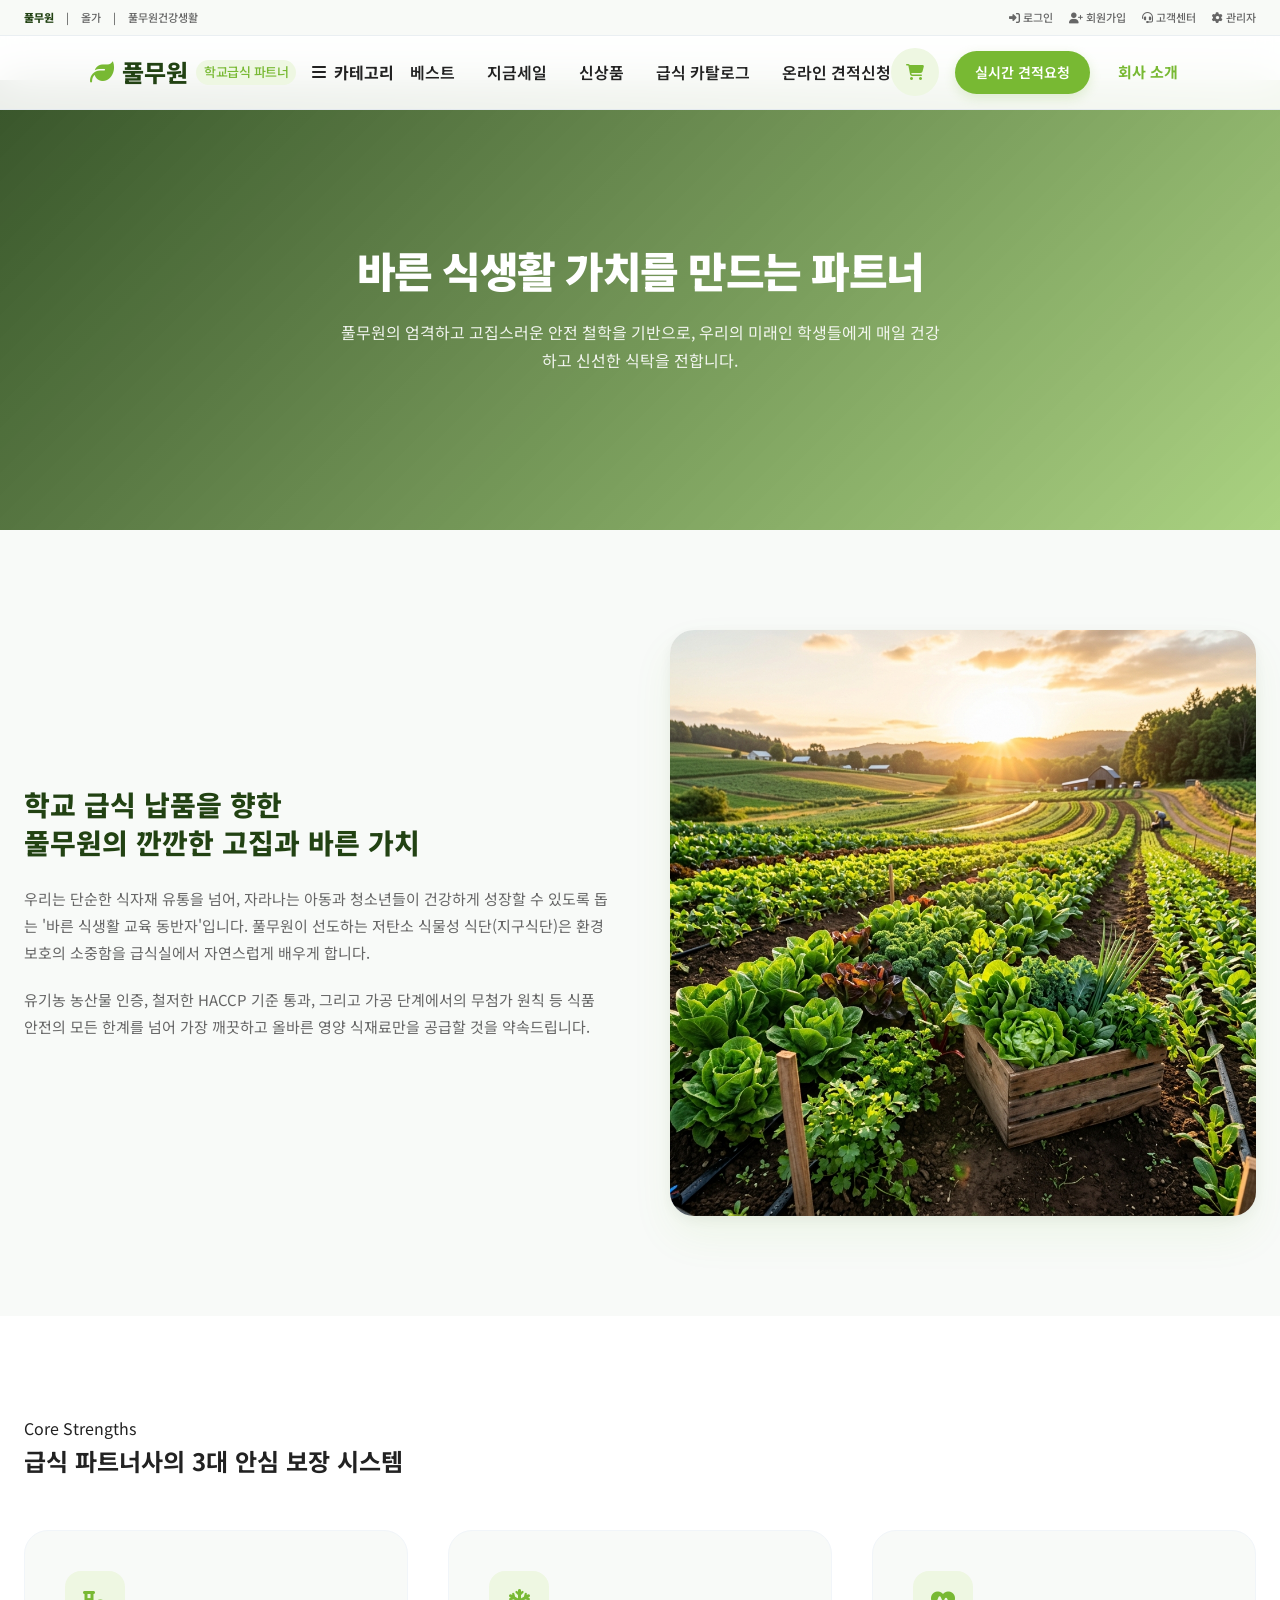
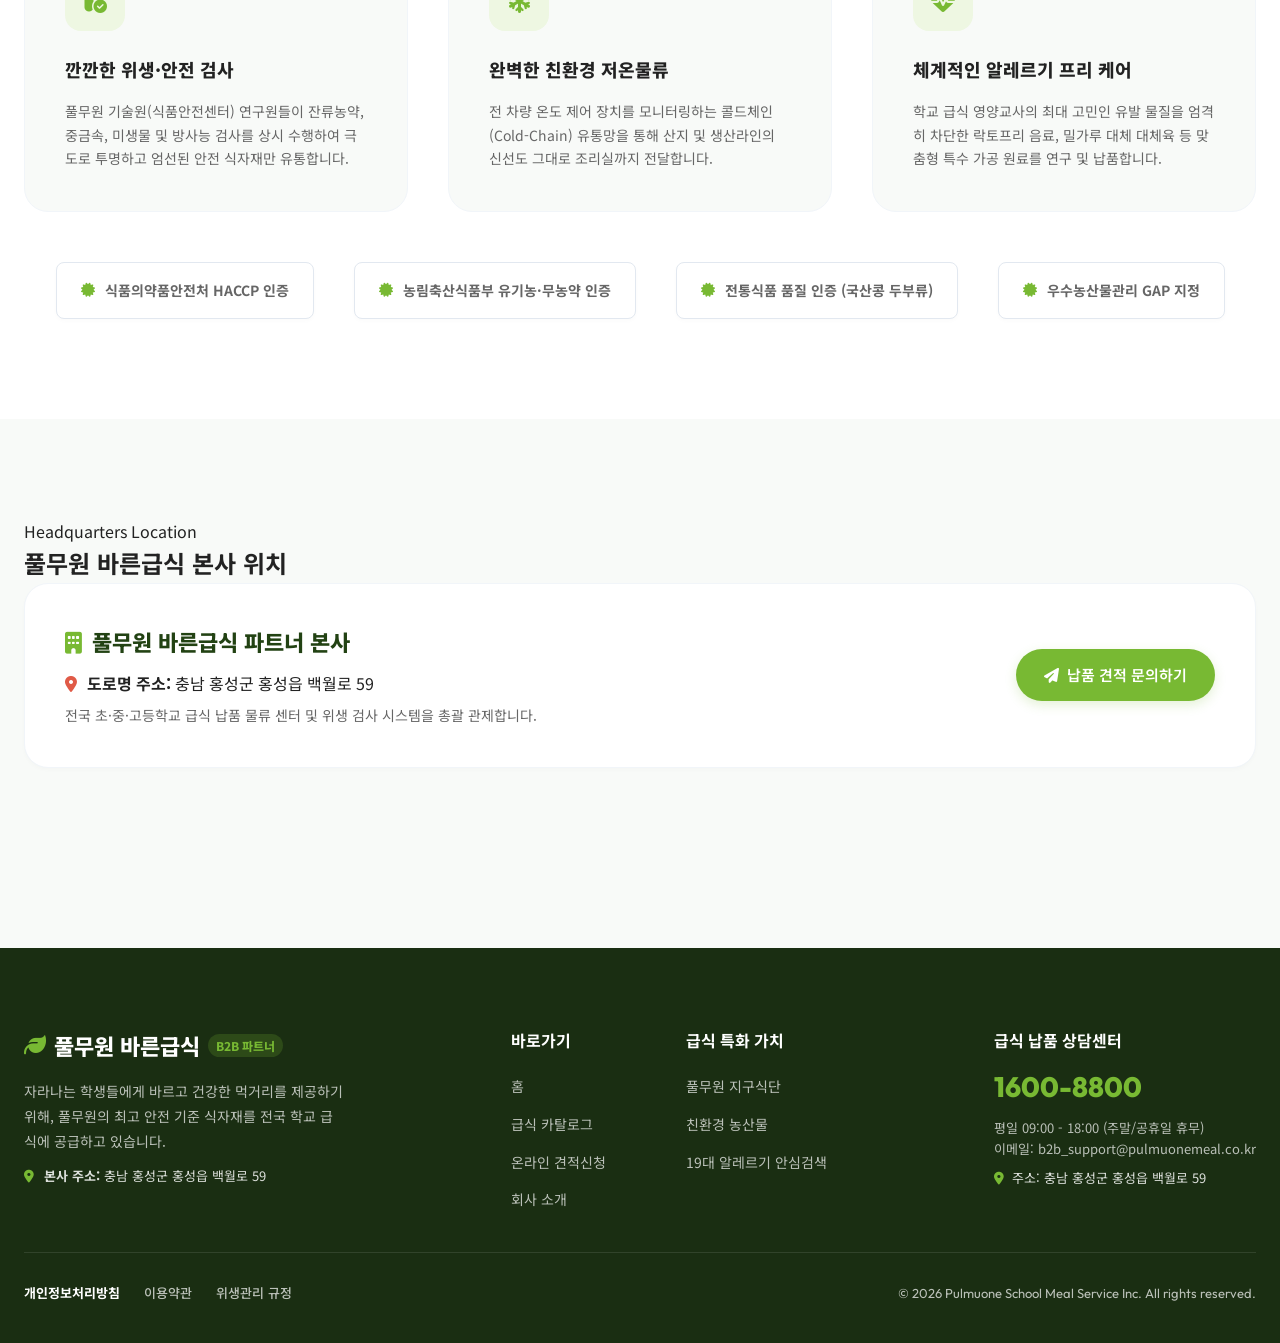
==== commit e1bf9bbf: "style: 헤더 액션 메뉴 순서 재배치 (쇼핑카트 견적가방 -> 실시간 견적요청 -> 회사소개 오른쪽 끝 이동)" ====
--- a/about.html
+++ b/about.html
@@ -234,15 +234,15 @@
         <a href="products.html?filter=new" class="nav-item">신상품</a>
         <a href="products.html" class="nav-item">급식 카탈로그</a>
         <a href="quote.html" class="nav-item">온라인 견적신청</a>
-        <a href="about.html" class="nav-item active">회사 소개</a>
       </nav>
       
       <div class="header-actions">
-        <button class="btn-cart-toggle" title="견적 가방 열기">
-          <i class="fas fa-file-invoice"></i>
+        <button class="btn-cart-toggle" title="견적 가방 열기 (쇼핑카트)" aria-label="견적 가방 열기">
+          <i class="fas fa-shopping-cart"></i>
           <span class="cart-count">0</span>
         </button>
         <a href="quote.html" class="btn-quote-nav">실시간 견적요청</a>
+        <a href="about.html" class="nav-about-right active">회사 소개</a>
         <button class="btn-mobile-menu" id="mobileMenuBtn">
           <i class="fas fa-bars"></i>
         </button>
@@ -475,8 +475,8 @@
   </footer>
 
   <!-- Scripts -->
-  <script src="js/data.js?v=11"></script>
-  <script src="js/cart.js?v=11"></script>
-  <script src="js/auth.js?v=11"></script>
+  <script src="js/data.js?v=18"></script>
+  <script src="js/cart.js?v=18"></script>
+  <script src="js/auth.js?v=18"></script>
 </body>
 </html>
--- a/styles/main.css
+++ b/styles/main.css
@@ -308,6 +308,26 @@
   box-shadow: 0 6px 16px rgba(120, 185, 51, 0.3);
 }
 
+.nav-about-right {
+  font-weight: 700;
+  font-size: 15px;
+  color: var(--secondary-color);
+  padding: 8px 12px;
+  border-radius: var(--radius-sm);
+  transition: all var(--transition-fast);
+  display: inline-flex;
+  align-items: center;
+  gap: 4px;
+}
+
+.nav-about-right:hover {
+  color: var(--primary-color);
+}
+
+.nav-about-right.active {
+  color: var(--primary-color);
+}
+
 /* 푸터 디자인 */
 footer {
   background-color: #1a2e12;
--- a/styles/components.css
+++ b/styles/components.css
@@ -259,7 +259,36 @@
 
 .btn-close-drawer:hover {
   background-color: var(--bg-main);
-  color: var(--text-dark);
+  color: var(--secondary-color);
+}
+
+.btn-continue-shopping {
+  background: linear-gradient(135deg, #70b62c 0%, #569920 100%);
+  border: none;
+  border-radius: 20px;
+  padding: 8px 16px;
+  font-size: 13px;
+  font-weight: 800;
+  color: #ffffff;
+  cursor: pointer;
+  display: inline-flex;
+  align-items: center;
+  gap: 6px;
+  box-shadow: 0 4px 12px rgba(112, 182, 44, 0.35);
+  transition: all var(--transition-fast);
+  letter-spacing: -0.3px;
+}
+
+.btn-continue-shopping:hover {
+  background: linear-gradient(135deg, #5b9e20 0%, #487e19 100%);
+  color: #ffffff;
+  transform: translateY(-2px);
+  box-shadow: 0 6px 16px rgba(112, 182, 44, 0.45);
+}
+
+.btn-continue-shopping:active {
+  transform: translateY(0);
+  box-shadow: 0 2px 6px rgba(112, 182, 44, 0.3);
 }
 
 .drawer-content {
